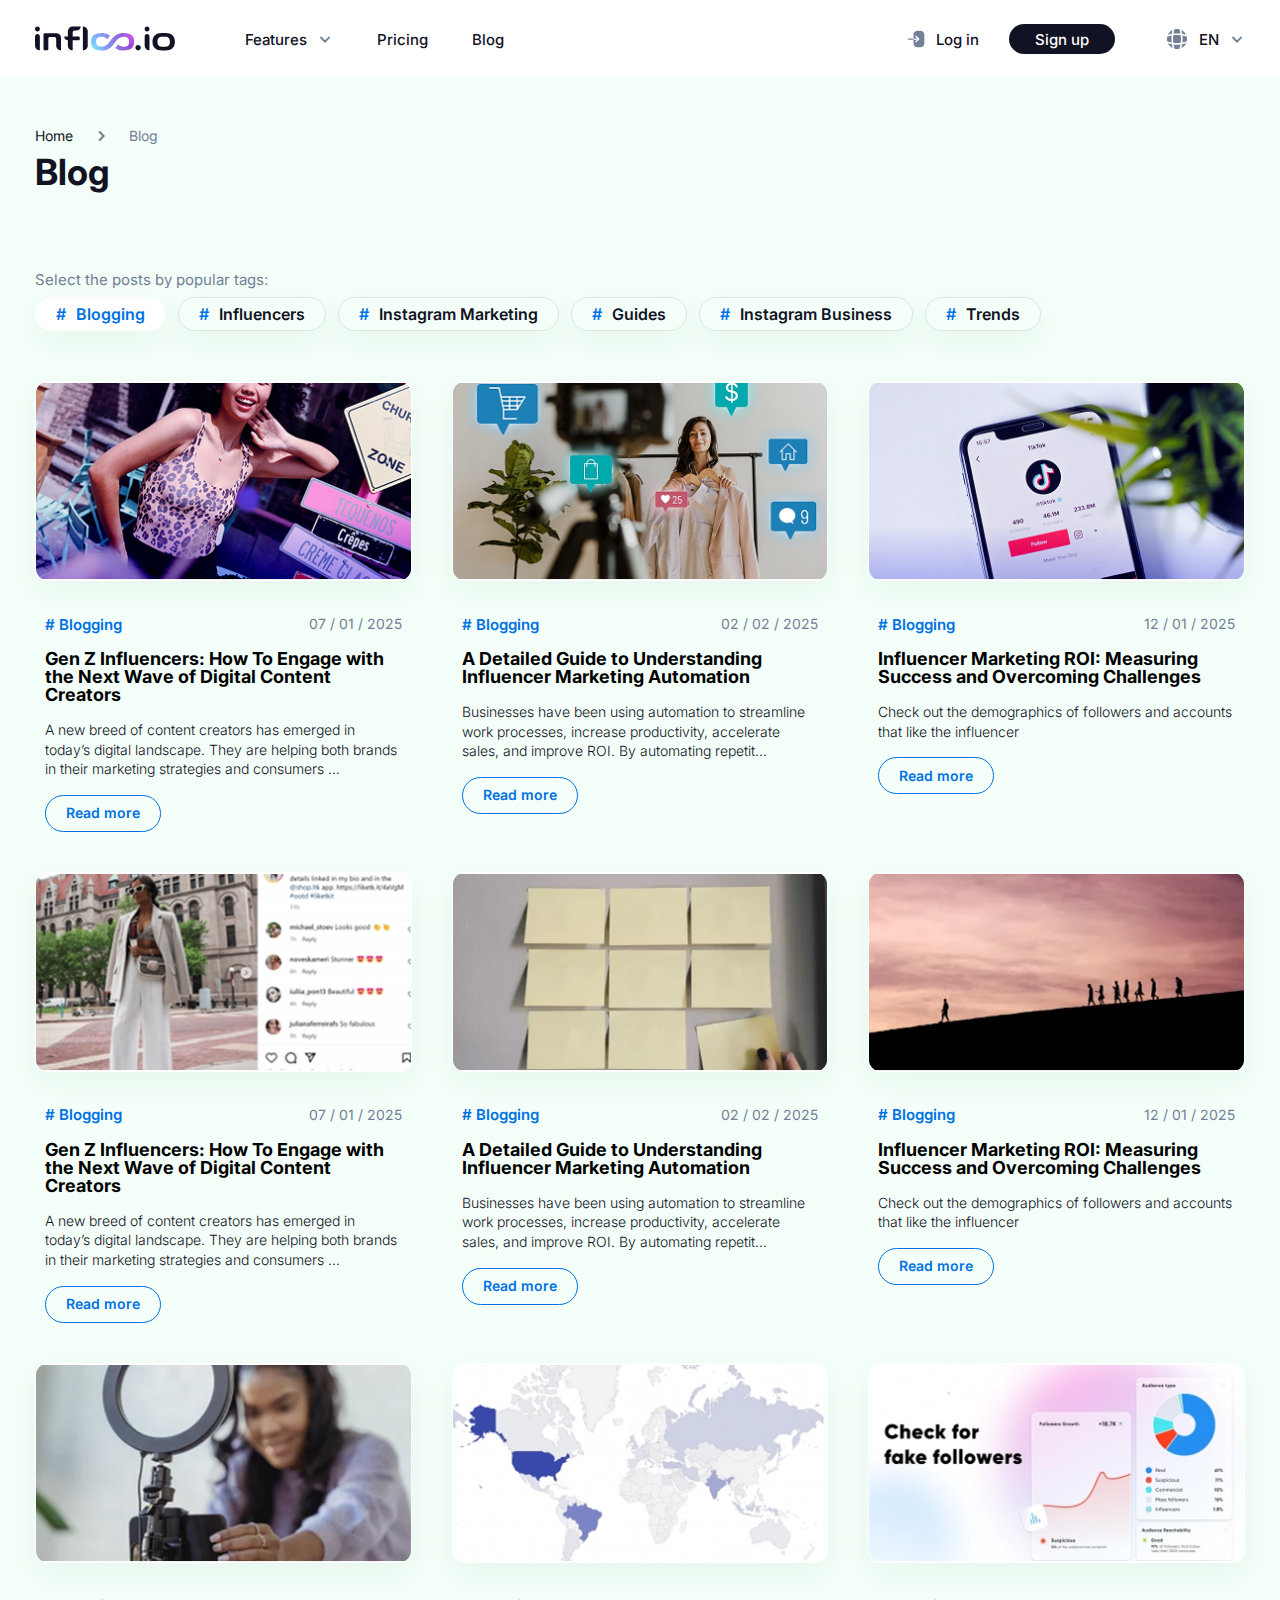
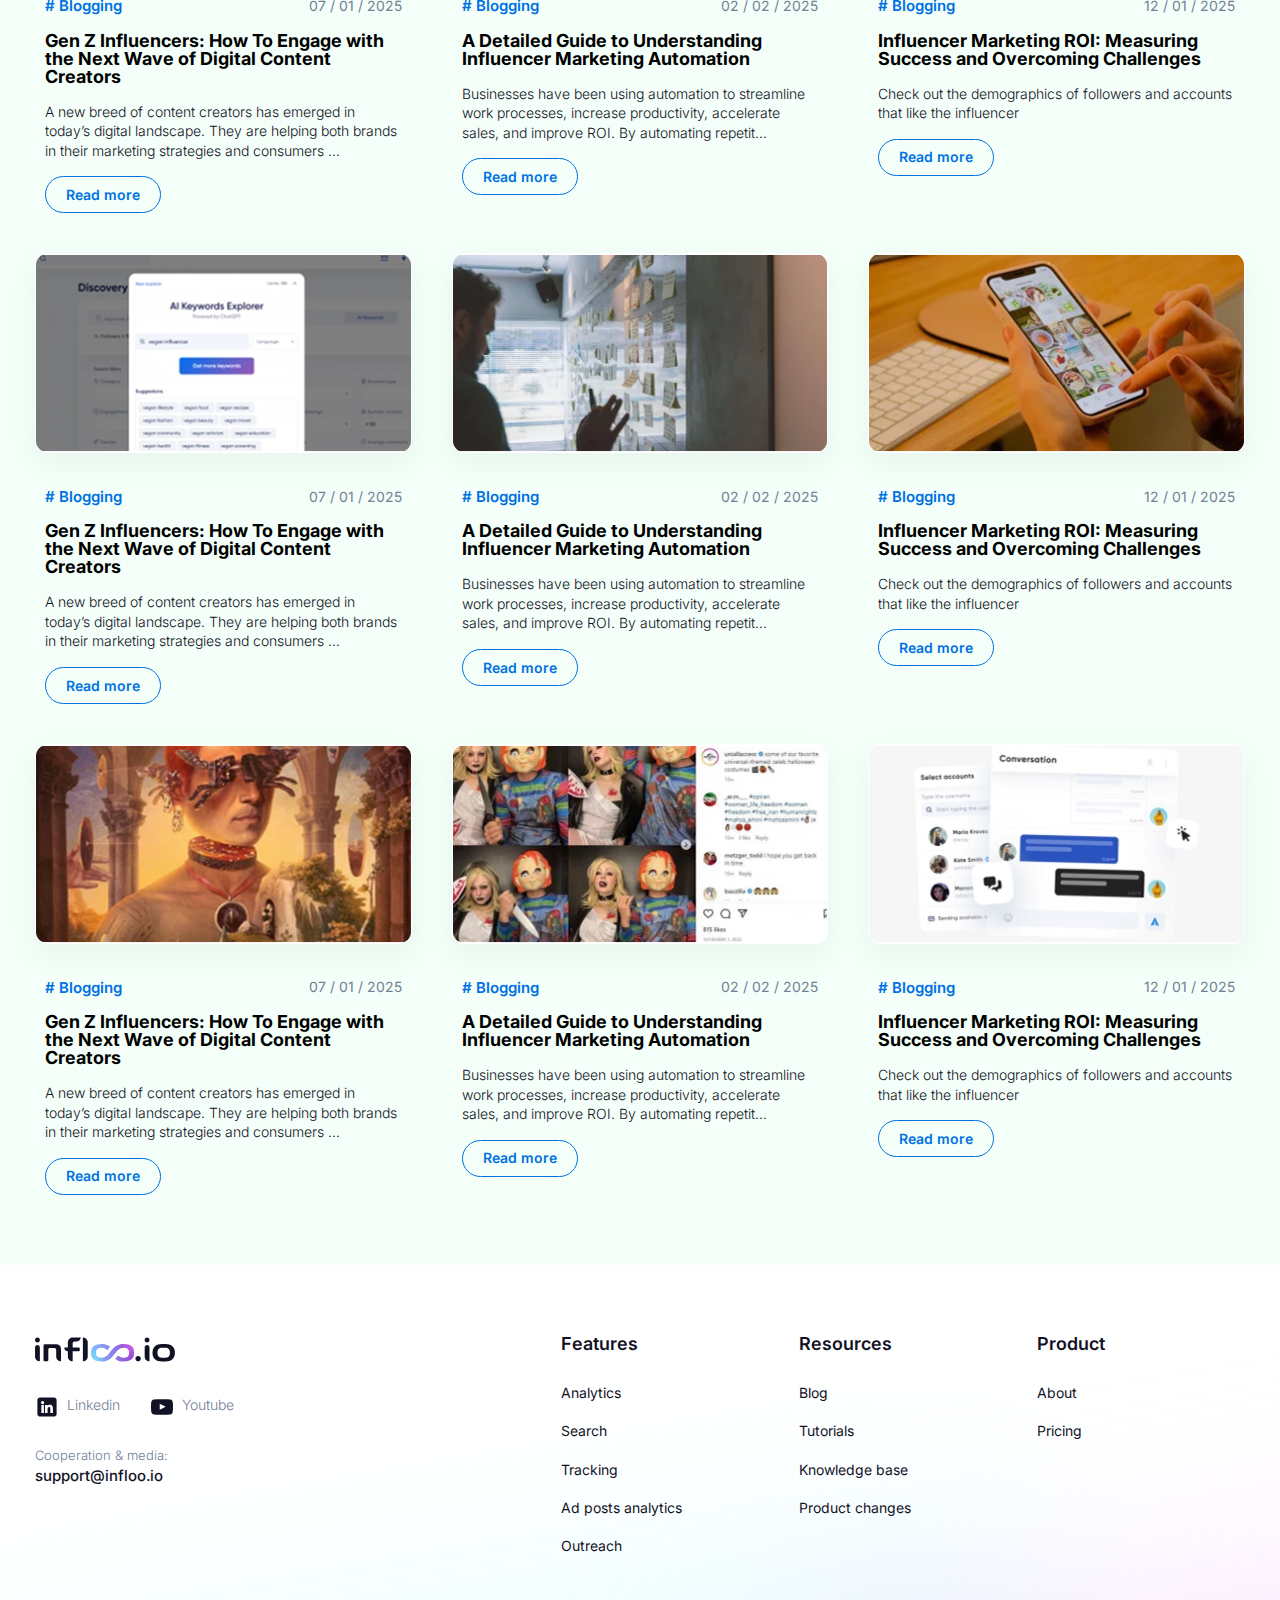
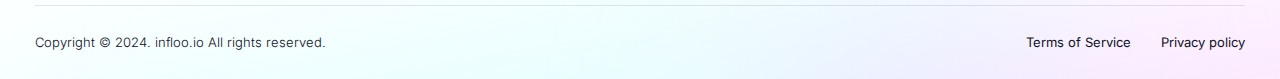
==== blog.html @ adc1f628 "blog page the end" ====
<!DOCTYPE html>
<html lang="ru">
<head>
    <meta charset="UTF-8">
    <meta name="viewport" content="width=device-width, initial-scale=1.0">
    <title>stars</title>
    <!-- Swiper css -->
    <link rel="stylesheet" href="https://cdn.jsdelivr.net/npm/swiper@11/swiper-bundle.min.css" />
    <!-- Swiper css -->
    <!-- favicon -->
    <link rel="icon" href="./assets/images/logo/favicon.svg">
    <!-- favicon -->
    <!-- fonts -->
    <link rel="preconnect" href="https://fonts.googleapis.com">
    <link rel="preconnect" href="https://fonts.gstatic.com" crossorigin>
    <link href="https://fonts.googleapis.com/css2?family=Inter:ital,opsz,wght@0,14..32,100..900;1,14..32,100..900&display=swap" rel="stylesheet">
    <!-- fonts -->
    <!-- css link -->
    <link rel="stylesheet" href="./assets/scss/style.css">
    <!-- css link -->
</head>
<body class="body_in">
    <div class="wrapper">

        <!-- header -->
        <header class="header main_header">
            <div class="container">
                <div class="header_left">
                    <button class="burger">
                        <img src="./assets/images/icons/burger_btn.svg" alt="">
                    </button>
                    <a href="/" class="header_logo">
                        <img src="./assets/images/logo/header_logo.svg" alt="">
                    </a>
                    <ul class="nav_link">
                        <li class="nav_item">
                            <button class="nav_btn">
                                <span>Features</span>
                                <img src="./assets/images/icons/down_icon.svg" alt="">
                                <ul class="nav_content">
                                    <li>
                                        <a href="#">
                                            Ad posts analytics
                                        </a>
                                    </li>
                                    <li>
                                        <a href="#">
                                            Analytics
                                        </a>
                                    </li>
                                    <li>
                                        <a href="#">
                                            Search
                                        </a>
                                    </li>
                                    <li>
                                        <a href="#">
                                            Tracking
                                        </a>
                                    </li>
                                    <li>
                                        <a href="#">
                                            Outreach
                                        </a>
                                    </li>
                                </ul>
                            </button>
                        </li>
                        <li class="nav_item">
                            <a href="#">
                                Pricing
                            </a>
                        </li>
                        <li class="nav_item">
                            <a href="#">
                                Blog
                            </a>
                        </li>
                    </ul>
                </div>
                <div class="header_right">
                    <div class="header_btns">
                        <a href="#">
                            <img src="./assets/images/icons/login.svg" alt="">
                            Log in
                        </a>
                        <a href="#" class="btn_black">
                            Sign up
                        </a>
                    </div>
                    <div class="language-select">
                        <div class="language-select_btn">
                            <img src="./assets/images/icons/global.svg" alt="">
                            <div class="selected-language">
                                En
                            </div>
                            <img class="language_icon" src="./assets/images/icons/down_icon.svg" alt="">
                        </div>
                        <div class="language-options">
                            <div class="language-option" data-lang="PL">PL</div>
                            <div class="language-option" data-lang="EN">EN</div>
                            <div class="language-option" data-lang="DE">DE</div>
                            <div class="language-option" data-lang="IT">IT</div>
                            <div class="language-option" data-lang="SP">SP</div>
                        </div>
                    </div>
                </div>
            </div>
        </header>
        <!-- header -->

        <!-- nav_bg -->
        <div class="nav_bg">
            <div class="nav_block">
                <div class="container">
                    <div class="header_btns">
                        <a href="#">
                            <svg width="20" height="20" viewBox="0 0 20 20" fill="none" xmlns="http://www.w3.org/2000/svg">
                                <path d="M14 1.66666H11.8333C9.16667 1.66666 7.5 3.33333 7.5 6V9.375H11.2L9.475 7.65C9.35 7.525 9.29167 7.36666 9.29167 7.20833C9.29167 7.05 9.35 6.89166 9.475 6.76666C9.71667 6.525 10.1167 6.525 10.3583 6.76666L13.15 9.55833C13.3917 9.8 13.3917 10.2 13.15 10.4417L10.3583 13.2333C10.1167 13.475 9.71667 13.475 9.475 13.2333C9.23333 12.9917 9.23333 12.5917 9.475 12.35L11.2 10.625H7.5V14C7.5 16.6667 9.16667 18.3333 11.8333 18.3333H13.9917C16.6583 18.3333 18.325 16.6667 18.325 14V6C18.3333 3.33333 16.6667 1.66666 14 1.66666Z" fill="#0071E3"/>
                                <path d="M2.29163 9.375C1.94996 9.375 1.66663 9.65833 1.66663 10C1.66663 10.3417 1.94996 10.625 2.29163 10.625H7.49996V9.375H2.29163Z" fill="#0071E3"/>
                            </svg>
                            Log in
                        </a>
                        <a href="#" class="btn_black">
                            Sign up
                        </a>
                    </div>
                    <ul class="nav_link">
                        <li class="nav_item">
                            <button class="nav_btn_two">
                                <span>Features</span>
                                <img src="./assets/images/icons/down_icon.svg" alt="">
                            </button>
                            <ul class="nav_content_two">
                                <li>
                                    <a href="#">
                                        Ad posts analytics
                                    </a>
                                </li>
                                <li>
                                    <a href="#">
                                        Analytics
                                    </a>
                                </li>
                                <li>
                                    <a href="#">
                                        Search
                                    </a>
                                </li>
                                <li>
                                    <a href="#">
                                        Tracking
                                    </a>
                                </li>
                                <li>
                                    <a href="#">
                                        Outreach
                                    </a>
                                </li>
                            </ul>
                        </li>
                        <li class="nav_item">
                            <a href="#">
                                Pricing
                            </a>
                        </li>
                        <li class="nav_item">
                            <a href="#" class="end_link">
                                Blog
                            </a>
                        </li>
                    </ul>
                </div>
            </div>
        </div>
        <!-- nav_bg -->

        <!-- main -->
        <main>

          <!-- blog -->
          <section class="blog">
            <div class="container">
              <ul class="breadcrumb">
                <li>
                  <a href="/">
                    Home
                  </a>
                </li>
                <li>
                  <svg width="16" height="16" viewBox="0 0 16 16" fill="none" xmlns="http://www.w3.org/2000/svg">
                    <path d="M6.6665 12L10.6665 8L6.6665 4" stroke="#718096" stroke-width="2" stroke-linecap="round"/>
                  </svg>
                </li>
                <li>
                  <span>
                    Blog
                  </span>
                </li>
              </ul>
              <h3 class="main_title">
                Blog
              </h3>
            </div>

            <div class="tabs-container">
              <div class="container">
                <span class="tab_title">Select the posts by popular tags:</span>
              </div>
              <div class="tabs">
                <div class="container">
                    <div class="tabs_in">
                        <button class="tab active" data-tab="tab1">
                          <span>#</span>Blogging
                        </button>
                        <button class="tab" data-tab="tab2">
                          <span>#</span>Influencers
                        </button>
                        <button class="tab" data-tab="tab3">
                          <span>#</span> Instagram Marketing
                        </button>
                        <button class="tab" data-tab="tab4">
                          <span>#</span>Guides
                        </button>
                        <button class="tab" data-tab="tab5">
                          <span>#</span>Instagram Business
                        </button>
                        <button class="tab" data-tab="tab6">
                          <span>#</span>Trends
                        </button>
                    </div>
                </div>
              </div>
              <div class="tab-content active" id="tab1">
                <section class="news">
                  <div class="container">
                    <div class="news_cards">
                      <div class="news_card">
                        <img src="./assets/images/news_1.png" alt="">
                        <div class="news_card_in">
                          <div class="news_card_date">
                            <span>
                              # Blogging
                            </span>
                            <p>
                              07 / 01 / 2025
                            </p>
                          </div>
                          <h6>
                              Gen Z Influencers: How To Engage with the Next Wave of Digital Content Creators
                          </h6>
                          <p>
                              A new breed of content creators has emerged in today’s digital landscape. They are helping both brands in their marketing strategies and consumers …
                          </p>
                          <a href="#">
                              Read more
                          </a>
                        </div>
                      </div>
                      <div class="news_card">
                          <img src="./assets/images/news_2.png" alt="">
                          <div class="news_card_in">
                            <div class="news_card_date">
                              <span>
                                # Blogging
                              </span>
                              <p>
                                02 / 02 / 2025
                              </p>
                            </div>
                            <h6>
                                A Detailed Guide to Understanding Influencer Marketing Automation
                            </h6>
                            <p>
                                Businesses have been using automation to streamline work processes, increase productivity, accelerate sales, and improve ROI. By automating repetit…
                            </p>
                            <a href="#">
                                Read more
                            </a>
                          </div>
                      </div>
                      <div class="news_card">
                          <img src="./assets/images/news_3.png" alt="">
                          <div class="news_card_in">
                            <div class="news_card_date">
                              <span>
                                # Blogging
                              </span>
                              <p>
                                12 / 01 / 2025
                              </p>
                            </div>
                            <h6>
                                Influencer Marketing ROI: Measuring Success and Overcoming Challenges
                            </h6>
                            <p>
                                Check out the demographics of followers and accounts that like the influencer
                            </p>
                            <a href="#">
                                Read more
                            </a>
                          </div>
                      </div>
                      <div class="news_card">
                        <img src="./assets/images/news_4.png" alt="">
                        <div class="news_card_in">
                          <div class="news_card_date">
                            <span>
                              # Blogging
                            </span>
                            <p>
                              07 / 01 / 2025
                            </p>
                          </div>
                          <h6>
                              Gen Z Influencers: How To Engage with the Next Wave of Digital Content Creators
                          </h6>
                          <p>
                              A new breed of content creators has emerged in today’s digital landscape. They are helping both brands in their marketing strategies and consumers …
                          </p>
                          <a href="#">
                              Read more
                          </a>
                        </div>
                      </div>
                      <div class="news_card">
                          <img src="./assets/images/news_5.png" alt="">
                          <div class="news_card_in">
                            <div class="news_card_date">
                              <span>
                                # Blogging
                              </span>
                              <p>
                                02 / 02 / 2025
                              </p>
                            </div>
                            <h6>
                                A Detailed Guide to Understanding Influencer Marketing Automation
                            </h6>
                            <p>
                                Businesses have been using automation to streamline work processes, increase productivity, accelerate sales, and improve ROI. By automating repetit…
                            </p>
                            <a href="#">
                                Read more
                            </a>
                          </div>
                      </div>
                      <div class="news_card">
                          <img src="./assets/images/news_6.png" alt="">
                          <div class="news_card_in">
                            <div class="news_card_date">
                              <span>
                                # Blogging
                              </span>
                              <p>
                                12 / 01 / 2025
                              </p>
                            </div>
                            <h6>
                                Influencer Marketing ROI: Measuring Success and Overcoming Challenges
                            </h6>
                            <p>
                                Check out the demographics of followers and accounts that like the influencer
                            </p>
                            <a href="#">
                                Read more
                            </a>
                          </div>
                      </div>
                      <div class="news_card">
                        <img src="./assets/images/news_7.png" alt="">
                        <div class="news_card_in">
                          <div class="news_card_date">
                            <span>
                              # Blogging
                            </span>
                            <p>
                              07 / 01 / 2025
                            </p>
                          </div>
                          <h6>
                              Gen Z Influencers: How To Engage with the Next Wave of Digital Content Creators
                          </h6>
                          <p>
                              A new breed of content creators has emerged in today’s digital landscape. They are helping both brands in their marketing strategies and consumers …
                          </p>
                          <a href="#">
                              Read more
                          </a>
                        </div>
                      </div>
                      <div class="news_card">
                          <img src="./assets/images/news_8.png" alt="">
                          <div class="news_card_in">
                            <div class="news_card_date">
                              <span>
                                # Blogging
                              </span>
                              <p>
                                02 / 02 / 2025
                              </p>
                            </div>
                            <h6>
                                A Detailed Guide to Understanding Influencer Marketing Automation
                            </h6>
                            <p>
                                Businesses have been using automation to streamline work processes, increase productivity, accelerate sales, and improve ROI. By automating repetit…
                            </p>
                            <a href="#">
                                Read more
                            </a>
                          </div>
                      </div>
                      <div class="news_card">
                          <img src="./assets/images/news_9.png" alt="">
                          <div class="news_card_in">
                            <div class="news_card_date">
                              <span>
                                # Blogging
                              </span>
                              <p>
                                12 / 01 / 2025
                              </p>
                            </div>
                            <h6>
                                Influencer Marketing ROI: Measuring Success and Overcoming Challenges
                            </h6>
                            <p>
                                Check out the demographics of followers and accounts that like the influencer
                            </p>
                            <a href="#">
                                Read more
                            </a>
                          </div>
                      </div>
                      <div class="news_card">
                        <img src="./assets/images/news_10.png" alt="">
                        <div class="news_card_in">
                          <div class="news_card_date">
                            <span>
                              # Blogging
                            </span>
                            <p>
                              07 / 01 / 2025
                            </p>
                          </div>
                          <h6>
                              Gen Z Influencers: How To Engage with the Next Wave of Digital Content Creators
                          </h6>
                          <p>
                              A new breed of content creators has emerged in today’s digital landscape. They are helping both brands in their marketing strategies and consumers …
                          </p>
                          <a href="#">
                              Read more
                          </a>
                        </div>
                      </div>
                      <div class="news_card">
                          <img src="./assets/images/news_11.png" alt="">
                          <div class="news_card_in">
                            <div class="news_card_date">
                              <span>
                                # Blogging
                              </span>
                              <p>
                                02 / 02 / 2025
                              </p>
                            </div>
                            <h6>
                                A Detailed Guide to Understanding Influencer Marketing Automation
                            </h6>
                            <p>
                                Businesses have been using automation to streamline work processes, increase productivity, accelerate sales, and improve ROI. By automating repetit…
                            </p>
                            <a href="#">
                                Read more
                            </a>
                          </div>
                      </div>
                      <div class="news_card">
                          <img src="./assets/images/news_12.png" alt="">
                          <div class="news_card_in">
                            <div class="news_card_date">
                              <span>
                                # Blogging
                              </span>
                              <p>
                                12 / 01 / 2025
                              </p>
                            </div>
                            <h6>
                                Influencer Marketing ROI: Measuring Success and Overcoming Challenges
                            </h6>
                            <p>
                                Check out the demographics of followers and accounts that like the influencer
                            </p>
                            <a href="#">
                                Read more
                            </a>
                          </div>
                      </div>
                      <div class="news_card">
                        <img src="./assets/images/news_13.png" alt="">
                        <div class="news_card_in">
                          <div class="news_card_date">
                            <span>
                              # Blogging
                            </span>
                            <p>
                              07 / 01 / 2025
                            </p>
                          </div>
                          <h6>
                              Gen Z Influencers: How To Engage with the Next Wave of Digital Content Creators
                          </h6>
                          <p>
                              A new breed of content creators has emerged in today’s digital landscape. They are helping both brands in their marketing strategies and consumers …
                          </p>
                          <a href="#">
                              Read more
                          </a>
                        </div>
                      </div>
                      <div class="news_card">
                          <img src="./assets/images/news_14.png" alt="">
                          <div class="news_card_in">
                            <div class="news_card_date">
                              <span>
                                # Blogging
                              </span>
                              <p>
                                02 / 02 / 2025
                              </p>
                            </div>
                            <h6>
                                A Detailed Guide to Understanding Influencer Marketing Automation
                            </h6>
                            <p>
                                Businesses have been using automation to streamline work processes, increase productivity, accelerate sales, and improve ROI. By automating repetit…
                            </p>
                            <a href="#">
                                Read more
                            </a>
                          </div>
                      </div>
                      <div class="news_card">
                          <img src="./assets/images/news_15.png" alt="">
                          <div class="news_card_in">
                            <div class="news_card_date">
                              <span>
                                # Blogging
                              </span>
                              <p>
                                12 / 01 / 2025
                              </p>
                            </div>
                            <h6>
                                Influencer Marketing ROI: Measuring Success and Overcoming Challenges
                            </h6>
                            <p>
                                Check out the demographics of followers and accounts that like the influencer
                            </p>
                            <a href="#">
                                Read more
                            </a>
                          </div>
                      </div>
                    </div>
                  </div>
                </section>
              </div>
              <div class="tab-content" id="tab2">
                <section class="news">
                  <div class="container">
                    <div class="news_cards">
                      <div class="news_card">
                        <img src="./assets/images/news_1.png" alt="">
                        <div class="news_card_in">
                          <div class="news_card_date">
                            <span>
                              # Blogging
                            </span>
                            <p>
                              07 / 01 / 2025
                            </p>
                          </div>
                          <h6>
                              Gen Z Influencers: How To Engage with the Next Wave of Digital Content Creators
                          </h6>
                          <p>
                              A new breed of content creators has emerged in today’s digital landscape. They are helping both brands in their marketing strategies and consumers …
                          </p>
                          <a href="#">
                              Read more
                          </a>
                        </div>
                      </div>
                      <div class="news_card">
                          <img src="./assets/images/news_2.png" alt="">
                          <div class="news_card_in">
                            <div class="news_card_date">
                              <span>
                                # Blogging
                              </span>
                              <p>
                                02 / 02 / 2025
                              </p>
                            </div>
                            <h6>
                                A Detailed Guide to Understanding Influencer Marketing Automation
                            </h6>
                            <p>
                                Businesses have been using automation to streamline work processes, increase productivity, accelerate sales, and improve ROI. By automating repetit…
                            </p>
                            <a href="#">
                                Read more
                            </a>
                          </div>
                      </div>
                    </div>
                  </div>
                </section>
              </div>
              <div class="tab-content" id="tab3">
                <section class="news">
                  <div class="container">
                    <div class="news_cards">
                      <div class="news_card">
                        <img src="./assets/images/news_1.png" alt="">
                        <div class="news_card_in">
                          <div class="news_card_date">
                            <span>
                              # Blogging
                            </span>
                            <p>
                              07 / 01 / 2025
                            </p>
                          </div>
                          <h6>
                              Gen Z Influencers: How To Engage with the Next Wave of Digital Content Creators
                          </h6>
                          <p>
                              A new breed of content creators has emerged in today’s digital landscape. They are helping both brands in their marketing strategies and consumers …
                          </p>
                          <a href="#">
                              Read more
                          </a>
                        </div>
                      </div>
                      <div class="news_card">
                          <img src="./assets/images/news_2.png" alt="">
                          <div class="news_card_in">
                            <div class="news_card_date">
                              <span>
                                # Blogging
                              </span>
                              <p>
                                02 / 02 / 2025
                              </p>
                            </div>
                            <h6>
                                A Detailed Guide to Understanding Influencer Marketing Automation
                            </h6>
                            <p>
                                Businesses have been using automation to streamline work processes, increase productivity, accelerate sales, and improve ROI. By automating repetit…
                            </p>
                            <a href="#">
                                Read more
                            </a>
                          </div>
                      </div>
                      <div class="news_card">
                          <img src="./assets/images/news_3.png" alt="">
                          <div class="news_card_in">
                            <div class="news_card_date">
                              <span>
                                # Blogging
                              </span>
                              <p>
                                12 / 01 / 2025
                              </p>
                            </div>
                            <h6>
                                Influencer Marketing ROI: Measuring Success and Overcoming Challenges
                            </h6>
                            <p>
                                Check out the demographics of followers and accounts that like the influencer
                            </p>
                            <a href="#">
                                Read more
                            </a>
                          </div>
                      </div>
                    </div>
                  </div>
                </section>
              </div>
              <div class="tab-content" id="tab4">
                <section class="news">
                  <div class="container">
                    <div class="news_cards">
                      <div class="news_card">
                        <img src="./assets/images/news_1.png" alt="">
                        <div class="news_card_in">
                          <div class="news_card_date">
                            <span>
                              # Blogging
                            </span>
                            <p>
                              07 / 01 / 2025
                            </p>
                          </div>
                          <h6>
                              Gen Z Influencers: How To Engage with the Next Wave of Digital Content Creators
                          </h6>
                          <p>
                              A new breed of content creators has emerged in today’s digital landscape. They are helping both brands in their marketing strategies and consumers …
                          </p>
                          <a href="#">
                              Read more
                          </a>
                        </div>
                      </div>
                      <div class="news_card">
                          <img src="./assets/images/news_2.png" alt="">
                          <div class="news_card_in">
                            <div class="news_card_date">
                              <span>
                                # Blogging
                              </span>
                              <p>
                                02 / 02 / 2025
                              </p>
                            </div>
                            <h6>
                                A Detailed Guide to Understanding Influencer Marketing Automation
                            </h6>
                            <p>
                                Businesses have been using automation to streamline work processes, increase productivity, accelerate sales, and improve ROI. By automating repetit…
                            </p>
                            <a href="#">
                                Read more
                            </a>
                          </div>
                      </div>
                      <div class="news_card">
                          <img src="./assets/images/news_3.png" alt="">
                          <div class="news_card_in">
                            <div class="news_card_date">
                              <span>
                                # Blogging
                              </span>
                              <p>
                                12 / 01 / 2025
                              </p>
                            </div>
                            <h6>
                                Influencer Marketing ROI: Measuring Success and Overcoming Challenges
                            </h6>
                            <p>
                                Check out the demographics of followers and accounts that like the influencer
                            </p>
                            <a href="#">
                                Read more
                            </a>
                          </div>
                      </div>
                      <div class="news_card">
                        <img src="./assets/images/news_4.png" alt="">
                        <div class="news_card_in">
                          <div class="news_card_date">
                            <span>
                              # Blogging
                            </span>
                            <p>
                              07 / 01 / 2025
                            </p>
                          </div>
                          <h6>
                              Gen Z Influencers: How To Engage with the Next Wave of Digital Content Creators
                          </h6>
                          <p>
                              A new breed of content creators has emerged in today’s digital landscape. They are helping both brands in their marketing strategies and consumers …
                          </p>
                          <a href="#">
                              Read more
                          </a>
                        </div>
                      </div>
                    </div>
                  </div>
                </section>
              </div>
              <div class="tab-content" id="tab5">
                <section class="news">
                  <div class="container">
                    <div class="news_cards">
                      <div class="news_card">
                        <img src="./assets/images/news_1.png" alt="">
                        <div class="news_card_in">
                          <div class="news_card_date">
                            <span>
                              # Blogging
                            </span>
                            <p>
                              07 / 01 / 2025
                            </p>
                          </div>
                          <h6>
                              Gen Z Influencers: How To Engage with the Next Wave of Digital Content Creators
                          </h6>
                          <p>
                              A new breed of content creators has emerged in today’s digital landscape. They are helping both brands in their marketing strategies and consumers …
                          </p>
                          <a href="#">
                              Read more
                          </a>
                        </div>
                      </div>
                      <div class="news_card">
                          <img src="./assets/images/news_2.png" alt="">
                          <div class="news_card_in">
                            <div class="news_card_date">
                              <span>
                                # Blogging
                              </span>
                              <p>
                                02 / 02 / 2025
                              </p>
                            </div>
                            <h6>
                                A Detailed Guide to Understanding Influencer Marketing Automation
                            </h6>
                            <p>
                                Businesses have been using automation to streamline work processes, increase productivity, accelerate sales, and improve ROI. By automating repetit…
                            </p>
                            <a href="#">
                                Read more
                            </a>
                          </div>
                      </div>
                      <div class="news_card">
                          <img src="./assets/images/news_3.png" alt="">
                          <div class="news_card_in">
                            <div class="news_card_date">
                              <span>
                                # Blogging
                              </span>
                              <p>
                                12 / 01 / 2025
                              </p>
                            </div>
                            <h6>
                                Influencer Marketing ROI: Measuring Success and Overcoming Challenges
                            </h6>
                            <p>
                                Check out the demographics of followers and accounts that like the influencer
                            </p>
                            <a href="#">
                                Read more
                            </a>
                          </div>
                      </div>
                      <div class="news_card">
                        <img src="./assets/images/news_4.png" alt="">
                        <div class="news_card_in">
                          <div class="news_card_date">
                            <span>
                              # Blogging
                            </span>
                            <p>
                              07 / 01 / 2025
                            </p>
                          </div>
                          <h6>
                              Gen Z Influencers: How To Engage with the Next Wave of Digital Content Creators
                          </h6>
                          <p>
                              A new breed of content creators has emerged in today’s digital landscape. They are helping both brands in their marketing strategies and consumers …
                          </p>
                          <a href="#">
                              Read more
                          </a>
                        </div>
                      </div>
                      <div class="news_card">
                          <img src="./assets/images/news_5.png" alt="">
                          <div class="news_card_in">
                            <div class="news_card_date">
                              <span>
                                # Blogging
                              </span>
                              <p>
                                02 / 02 / 2025
                              </p>
                            </div>
                            <h6>
                                A Detailed Guide to Understanding Influencer Marketing Automation
                            </h6>
                            <p>
                                Businesses have been using automation to streamline work processes, increase productivity, accelerate sales, and improve ROI. By automating repetit…
                            </p>
                            <a href="#">
                                Read more
                            </a>
                          </div>
                      </div>
                    </div>
                  </div>
                </section>
              </div>
              <div class="tab-content" id="tab6">
                <section class="news">
                  <div class="container">
                    <div class="news_cards">
                      <div class="news_card">
                        <img src="./assets/images/news_1.png" alt="">
                        <div class="news_card_in">
                          <div class="news_card_date">
                            <span>
                              # Blogging
                            </span>
                            <p>
                              07 / 01 / 2025
                            </p>
                          </div>
                          <h6>
                              Gen Z Influencers: How To Engage with the Next Wave of Digital Content Creators
                          </h6>
                          <p>
                              A new breed of content creators has emerged in today’s digital landscape. They are helping both brands in their marketing strategies and consumers …
                          </p>
                          <a href="#">
                              Read more
                          </a>
                        </div>
                      </div>
                      <div class="news_card">
                          <img src="./assets/images/news_2.png" alt="">
                          <div class="news_card_in">
                            <div class="news_card_date">
                              <span>
                                # Blogging
                              </span>
                              <p>
                                02 / 02 / 2025
                              </p>
                            </div>
                            <h6>
                                A Detailed Guide to Understanding Influencer Marketing Automation
                            </h6>
                            <p>
                                Businesses have been using automation to streamline work processes, increase productivity, accelerate sales, and improve ROI. By automating repetit…
                            </p>
                            <a href="#">
                                Read more
                            </a>
                          </div>
                      </div>
                      <div class="news_card">
                          <img src="./assets/images/news_3.png" alt="">
                          <div class="news_card_in">
                            <div class="news_card_date">
                              <span>
                                # Blogging
                              </span>
                              <p>
                                12 / 01 / 2025
                              </p>
                            </div>
                            <h6>
                                Influencer Marketing ROI: Measuring Success and Overcoming Challenges
                            </h6>
                            <p>
                                Check out the demographics of followers and accounts that like the influencer
                            </p>
                            <a href="#">
                                Read more
                            </a>
                          </div>
                      </div>
                      <div class="news_card">
                        <img src="./assets/images/news_4.png" alt="">
                        <div class="news_card_in">
                          <div class="news_card_date">
                            <span>
                              # Blogging
                            </span>
                            <p>
                              07 / 01 / 2025
                            </p>
                          </div>
                          <h6>
                              Gen Z Influencers: How To Engage with the Next Wave of Digital Content Creators
                          </h6>
                          <p>
                              A new breed of content creators has emerged in today’s digital landscape. They are helping both brands in their marketing strategies and consumers …
                          </p>
                          <a href="#">
                              Read more
                          </a>
                        </div>
                      </div>
                      <div class="news_card">
                          <img src="./assets/images/news_5.png" alt="">
                          <div class="news_card_in">
                            <div class="news_card_date">
                              <span>
                                # Blogging
                              </span>
                              <p>
                                02 / 02 / 2025
                              </p>
                            </div>
                            <h6>
                                A Detailed Guide to Understanding Influencer Marketing Automation
                            </h6>
                            <p>
                                Businesses have been using automation to streamline work processes, increase productivity, accelerate sales, and improve ROI. By automating repetit…
                            </p>
                            <a href="#">
                                Read more
                            </a>
                          </div>
                      </div>
                      <div class="news_card">
                          <img src="./assets/images/news_6.png" alt="">
                          <div class="news_card_in">
                            <div class="news_card_date">
                              <span>
                                # Blogging
                              </span>
                              <p>
                                12 / 01 / 2025
                              </p>
                            </div>
                            <h6>
                                Influencer Marketing ROI: Measuring Success and Overcoming Challenges
                            </h6>
                            <p>
                                Check out the demographics of followers and accounts that like the influencer
                            </p>
                            <a href="#">
                                Read more
                            </a>
                          </div>
                      </div>
                    </div>
                  </div>
                </section>
              </div>
            </div>
            </div>
          </section>
          <!-- blog -->


        </main>
        <!-- main -->

        <!-- footer -->
        <footer class="footer">
            <div class="container">
                <div class="footer_top">
                    <div class="footer_top_left">
                        <a href="/" class="footer_logo">
                            <img src="./assets/images/logo/header_logo.svg" alt="">
                        </a>
                        <ul class="footer_social">
                            <li>
                                <a href="#">
                                    <img src="./assets/images/logo/linkedin.svg" alt="">
                                    <span>
                                        Linkedin
                                    </span>
                                </a>
                            </li>
                            <li>
                                <a href="#">
                                    <img src="./assets/images/logo/youtube.svg" alt="">
                                    <span>
                                        Youtube
                                    </span>
                                </a>
                            </li>
                        </ul>
                        <span>
                            Cooperation & media:
                        </span>
                        <a href="#">
                            support@infloo.io
                        </a>
                    </div>
                    <div class="footer_top_right">
                        <div class="footer_block">
                            <h6>
                                Features
                            </h6>
                            <ul>
                                <li>
                                    <a href="#">
                                        Analytics
                                    </a>
                                </li>
                                <li>
                                    <a href="#">
                                        Search
                                    </a>
                                </li>
                                <li>
                                    <a href="#">
                                        Tracking
                                    </a>
                                </li>
                                <li>
                                    <a href="#">
                                        Ad posts analytics
                                    </a>
                                </li>
                                <li>
                                    <a href="#">
                                        Outreach
                                    </a>
                                </li>
                            </ul>
                        </div>
                        <div class="footer_block">
                            <h6>
                                Resources
                            </h6>
                            <ul>
                                <li>
                                    <a href="#">
                                        Blog
                                    </a>
                                </li>
                                <li>
                                    <a href="#">
                                        Tutorials
                                    </a>
                                </li>
                                <li>
                                    <a href="#">
                                        Knowledge base
                                    </a>
                                </li>
                                <li>
                                    <a href="#">
                                        Product changes
                                    </a>
                                </li>
                            </ul>
                        </div>
                        <div class="footer_block">
                            <h6>
                                Product
                            </h6>
                            <ul>
                                <li>
                                    <a href="#">
                                        About
                                    </a>
                                </li>
                                <li>
                                    <a href="#">
                                        Pricing
                                    </a>
                                </li>
                            </ul>
                        </div>
                    </div>
                </div>
                <div class="footer_bottom">
                    <span>
                        Copyright © 2024. infloo.io All rights reserved.
                    </span>
                    <div class="footer_bottom_link">
                        <a href="#">
                            Terms of Service
                        </a>
                        <a href="#">
                            Privacy policy
                        </a>
                    </div>
                </div>
            </div>
            <div class="blue_circle"></div>
            <div class="pink_circle"></div>
        </footer>
        <!-- footer -->
    </div>

    <!-- Swiper js -->
    <script src="https://cdn.jsdelivr.net/npm/swiper@11/swiper-bundle.min.js" defer></script>
    <!-- Swiper js -->
    <!-- js file -->
    <script src="./assets/scripts/main.js" defer></script>
    <!-- js file -->
</body>
</html>
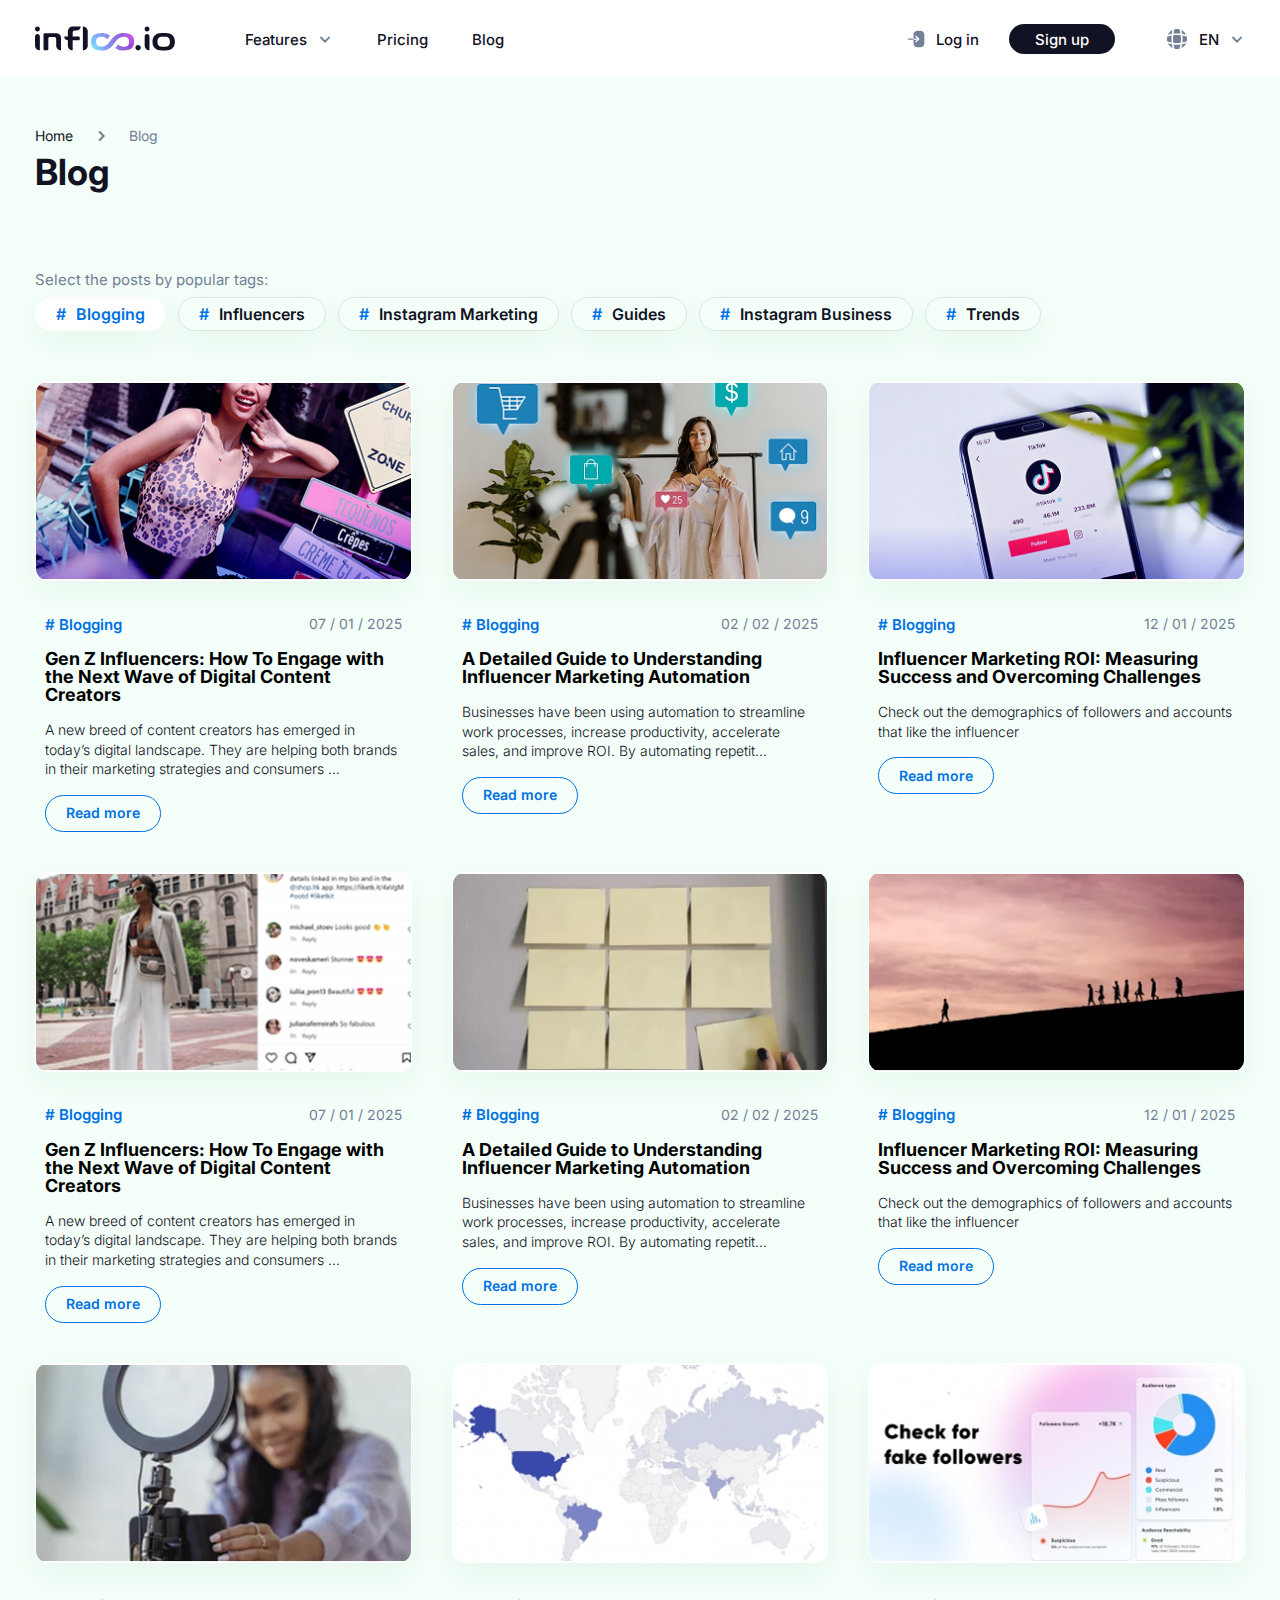
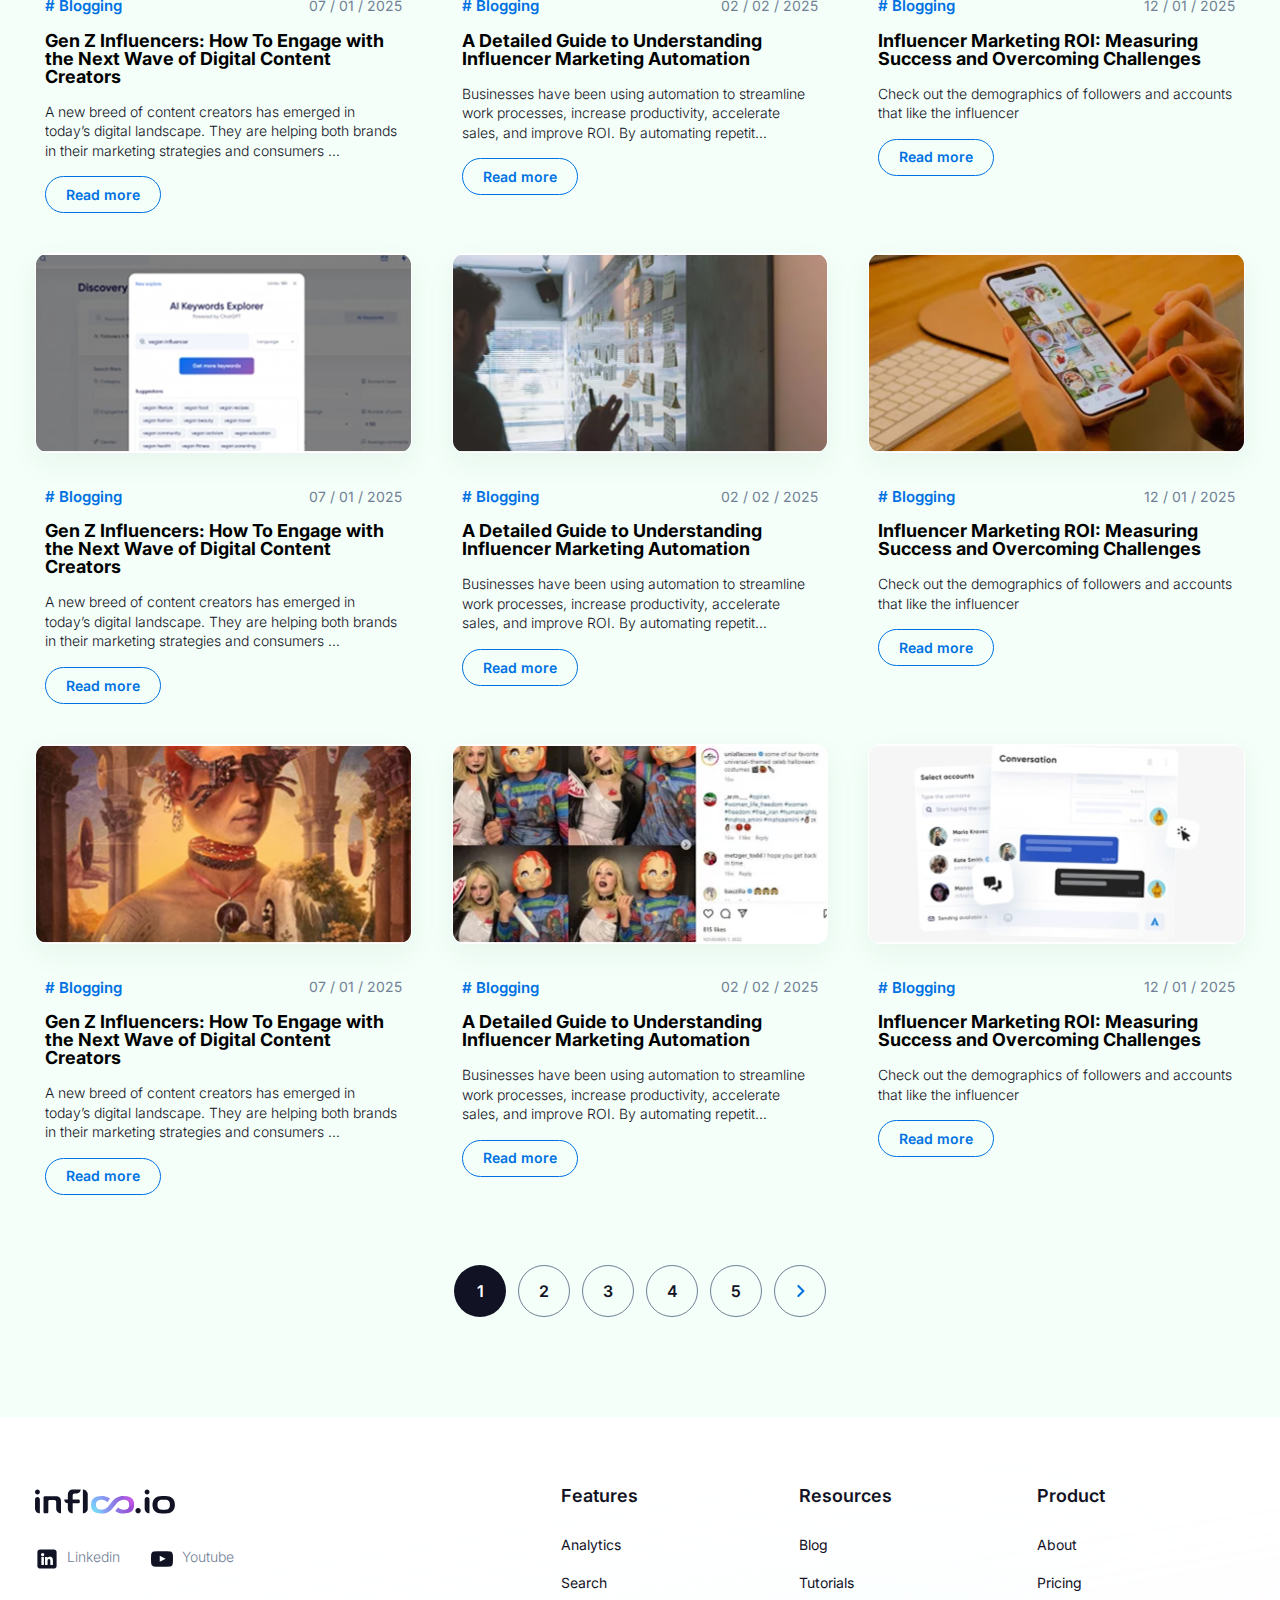
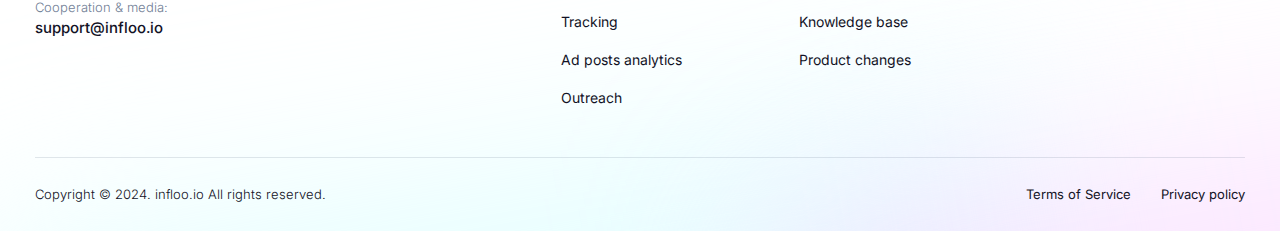
==== commit 4cd26f39: "pagination added" ====
--- a/blog.html
+++ b/blog.html
@@ -566,6 +566,28 @@
                           </div>
                       </div>
                     </div>
+                    <div class="pagination">
+                      <a href="#" class="active">
+                        1
+                      </a>
+                      <a href="#">
+                        2
+                      </a>
+                      <a href="#">
+                        3
+                      </a>
+                      <a href="#">
+                        4
+                      </a>
+                      <a href="#">
+                        5
+                      </a>
+                      <a href="#" class="next_btn">
+                        <svg width="20" height="20" viewBox="0 0 20 20" fill="none" xmlns="http://www.w3.org/2000/svg">
+                          <path d="M8.3335 15L13.3335 10L8.3335 5" stroke="#0071E3" stroke-width="2" stroke-linecap="round"/>
+                        </svg>
+                      </a>
+                    </div>
                   </div>
                 </section>
               </div>
@@ -1049,7 +1071,6 @@
                   </div>
                 </section>
               </div>
-            </div>
             </div>
           </section>
           <!-- blog -->
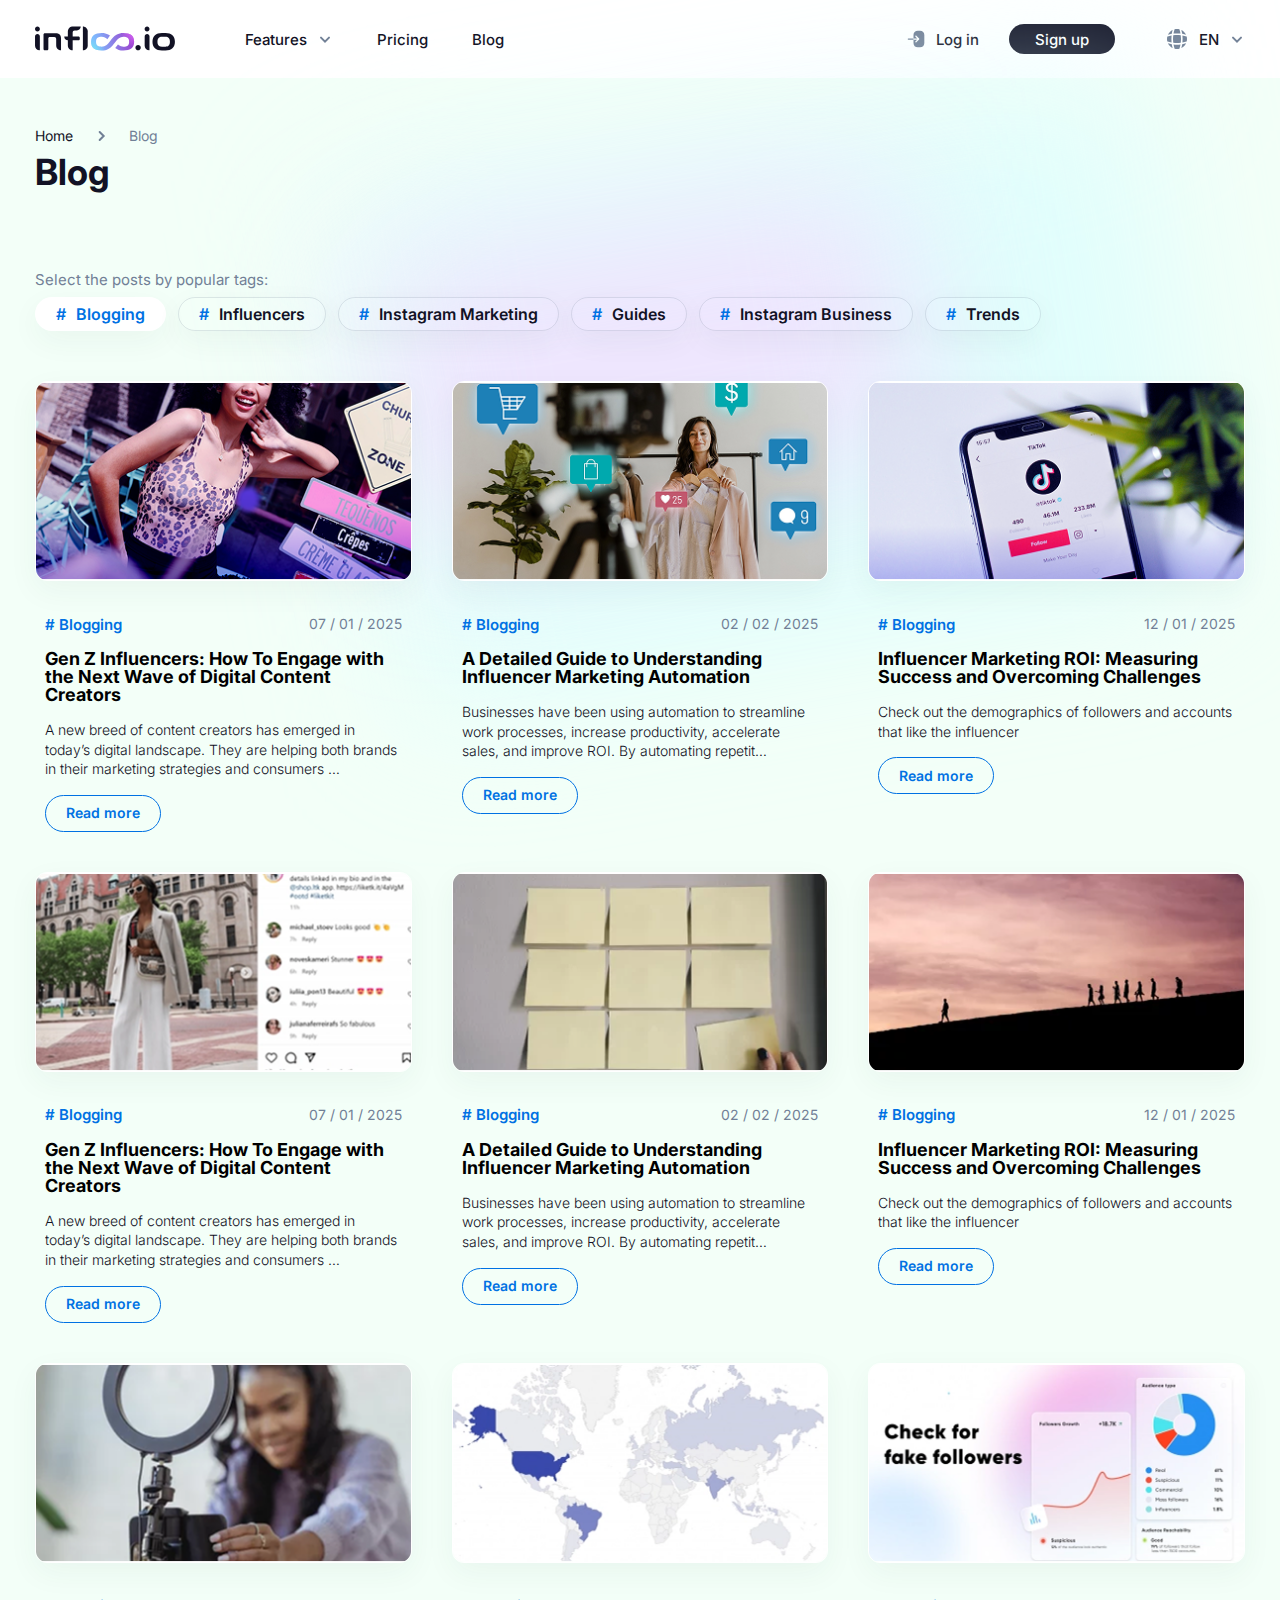
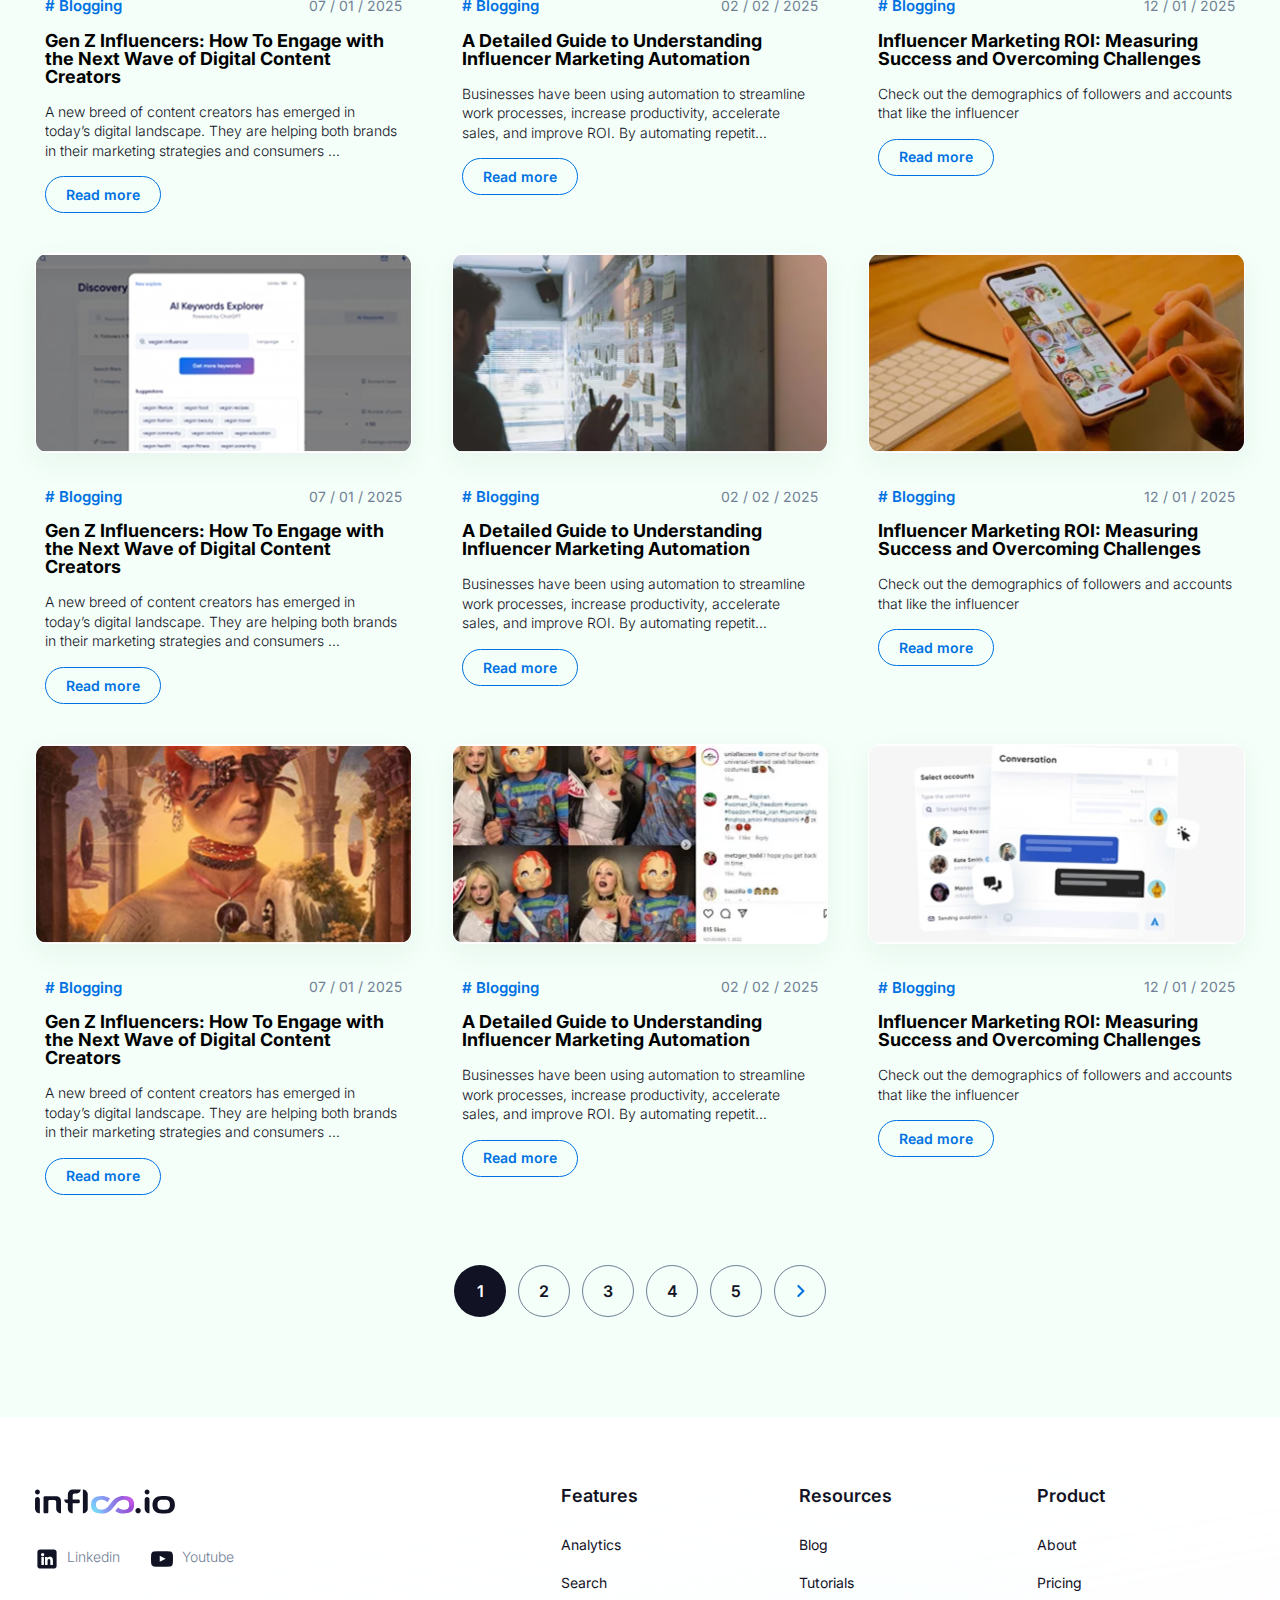
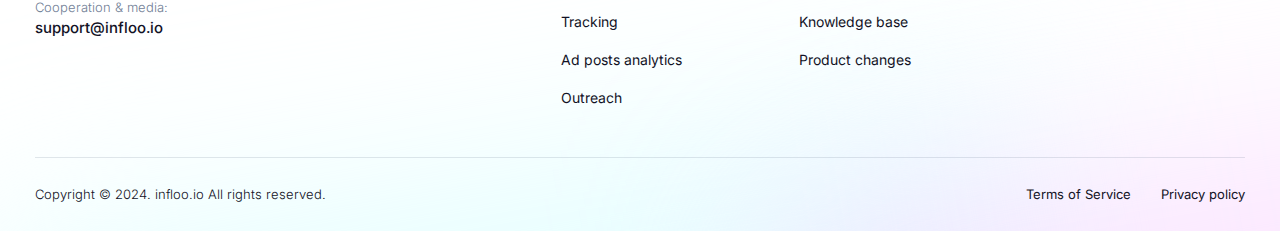
==== commit c2c3dc64: "pink and blue circle added" ====
--- a/blog.html
+++ b/blog.html
@@ -180,6 +180,8 @@
 
           <!-- blog -->
           <section class="blog">
+            <div class="blue_circle"></div>
+            <div class="pink_circle"></div>
             <div class="container">
               <ul class="breadcrumb">
                 <li>
